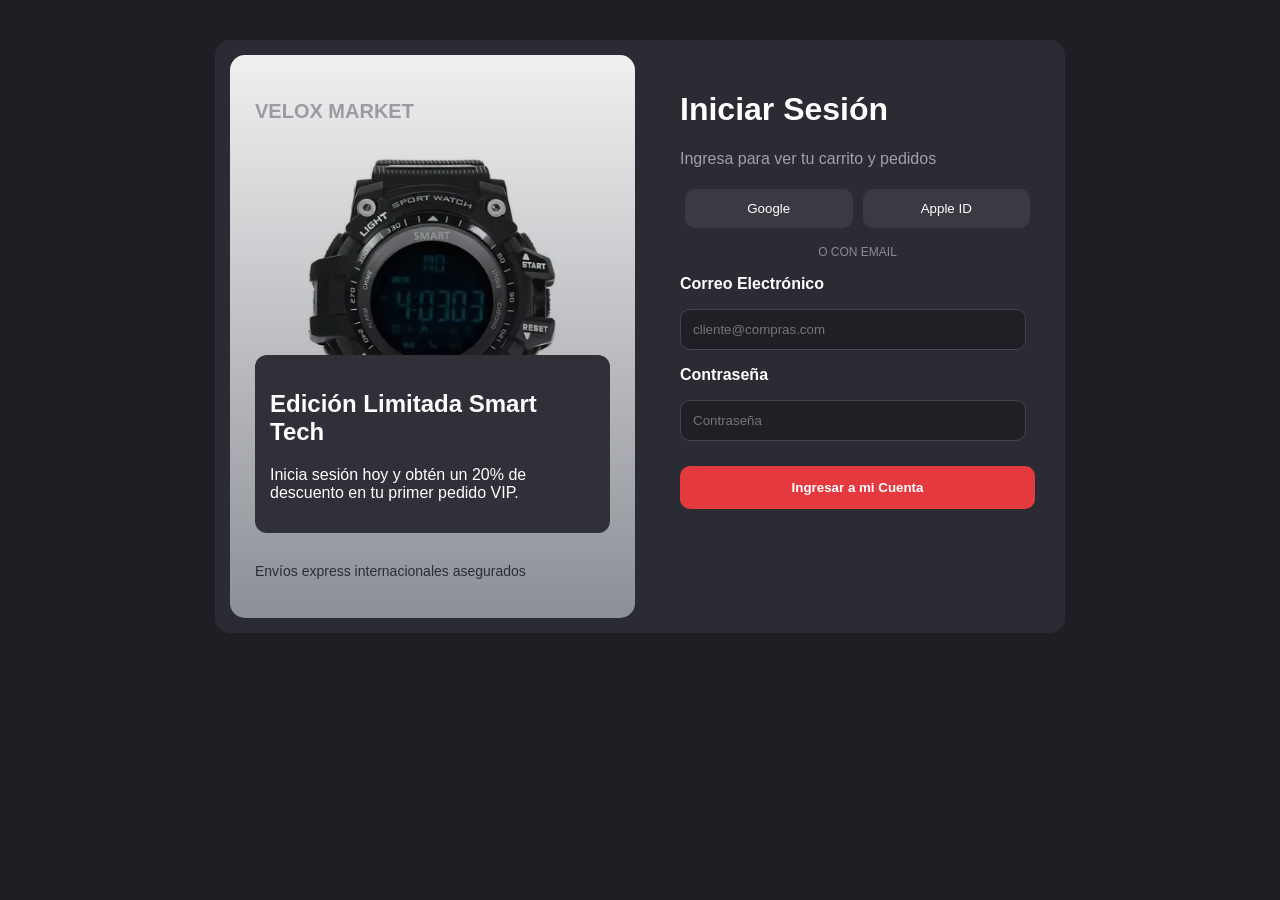
==== index.html @ fe784e71 "PRIMER COMMIT" ====
<!DOCTYPE html>
<html lang="es">
<head>
    <meta charset="UTF-8">
    <meta name="viewport" content="width=device-width, initial-scale=1.0">
    <title>Velox Market - Login</title>
    <link rel="stylesheet" href="style.css">
</head>
<body>

    <!-- Caja grande con 2 lados -->
    <div class="contenedor">

        <!-- LADO IZQUIERDO: producto -->
        <div class="izquierda">

            <p class="logo">VELOX MARKET</p>

            <img src="Reloj.png" alt="Reloj inteligente" class="reloj">

            <!-- Cuadro de texto que se sube encima del reloj -->
            <div class="cuadro">
                <h2>Edición Limitada Smart Tech</h2>
                <p>Inicia sesión hoy y obtén un 20% de descuento en tu primer pedido VIP.</p>
            </div>

            <p class="envios">Envíos express internacionales asegurados</p>

        </div>

        <!-- LADO DERECHO: formulario -->
        <div class="derecha">

            <h1>Iniciar Sesión</h1>
            <p class="gris">Ingresa para ver tu carrito y pedidos</p>

            <div class="sociales">
                <button class="boton-social">Google</button>
                <button class="boton-social">Apple ID</button>
            </div>

            <p class="separador">O CON EMAIL</p>

            <p><b>Correo Electrónico</b></p>
            <input type="email" placeholder="cliente@compras.com">

            <p><b>Contraseña</b></p>
            <input type="password" placeholder="Contraseña">

            <button class="boton-ingresar">Ingresar a mi Cuenta</button>

        </div>

    </div>

</body>
</html>
---- style.css ----
body {
    background-color: #1e1f24;
    font-family: Arial;
    color: white;
}

/* Caja grande: los 2 lados uno al lado del otro */
.contenedor {
    display: flex;
    width: 850px;
    margin: 40px auto;
    background-color: #2b2c33;
    border-radius: 15px;
}

/* ===== LADO IZQUIERDO ===== */
.izquierda {
    width: 50%;
    margin: 15px;
    padding: 25px;
    background: linear-gradient(#f0f0f0, #8c8f96);   /* degradado de blanco a gris */
    border-radius: 15px;
}

.logo {
    font-size: 20px;
    font-weight: bold;
    color: #9a9ca3;
}

/* Reloj: el blanco de la foto se mezcla con el degradado */
.reloj {
    display: block;
    width: 75%;
    margin: auto;
    mix-blend-mode: multiply;
}

.cuadro {
    margin-top: -150px;          /* sube el cuadro encima del reloj */
    position: relative;          /* hace que el cuadro quede por delante */
    background-color: #2f3038;
    padding: 15px;
    border-radius: 12px;
}

.envios {
    margin-top: 30px;
    font-size: 14px;
    color: #2b2c33;
}

/* ===== LADO DERECHO ===== */
.derecha {
    width: 50%;
    padding: 30px;
}

.gris {
    color: #a0a0a8;
}

/* Botones de Google y Apple en una fila */
.sociales {
    display: flex;
}

.boton-social {
    width: 50%;
    margin: 5px;
    padding: 12px;
    background-color: #393a42;
    color: white;
    border: none;
    border-radius: 10px;
}

.separador {
    text-align: center;
    color: #8a8a92;
    font-size: 12px;
}

/* Cajas de texto */
input {
    display: block;
    width: 90%;
    padding: 12px;
    background-color: #1f2025;
    color: white;
    border: 1px solid #44454d;
    border-radius: 10px;
}

/* Botón rojo */
.boton-ingresar {
    display: block;
    width: 100%;
    margin-top: 25px;
    padding: 14px;
    background-color: #e53940;
    color: white;
    font-weight: bold;
    border: none;
    border-radius: 10px;
}
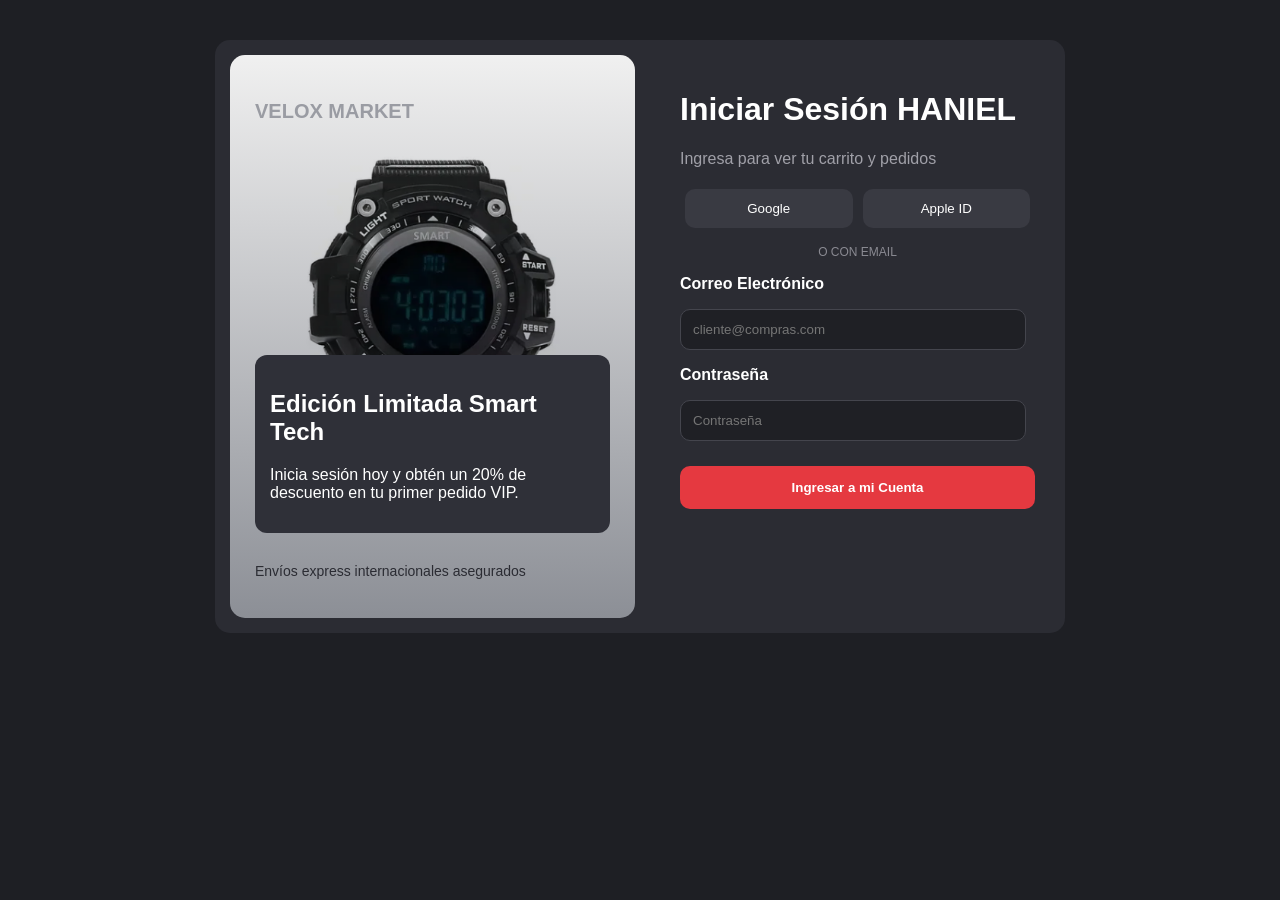
==== commit ab269793: "cambio 01" ====
--- a/index.html
+++ b/index.html
@@ -31,7 +31,7 @@
         <!-- LADO DERECHO: formulario -->
         <div class="derecha">
 
-            <h1>Iniciar Sesión</h1>
+            <h1>Iniciar Sesión HANIEL</h1>
             <p class="gris">Ingresa para ver tu carrito y pedidos</p>
 
             <div class="sociales">
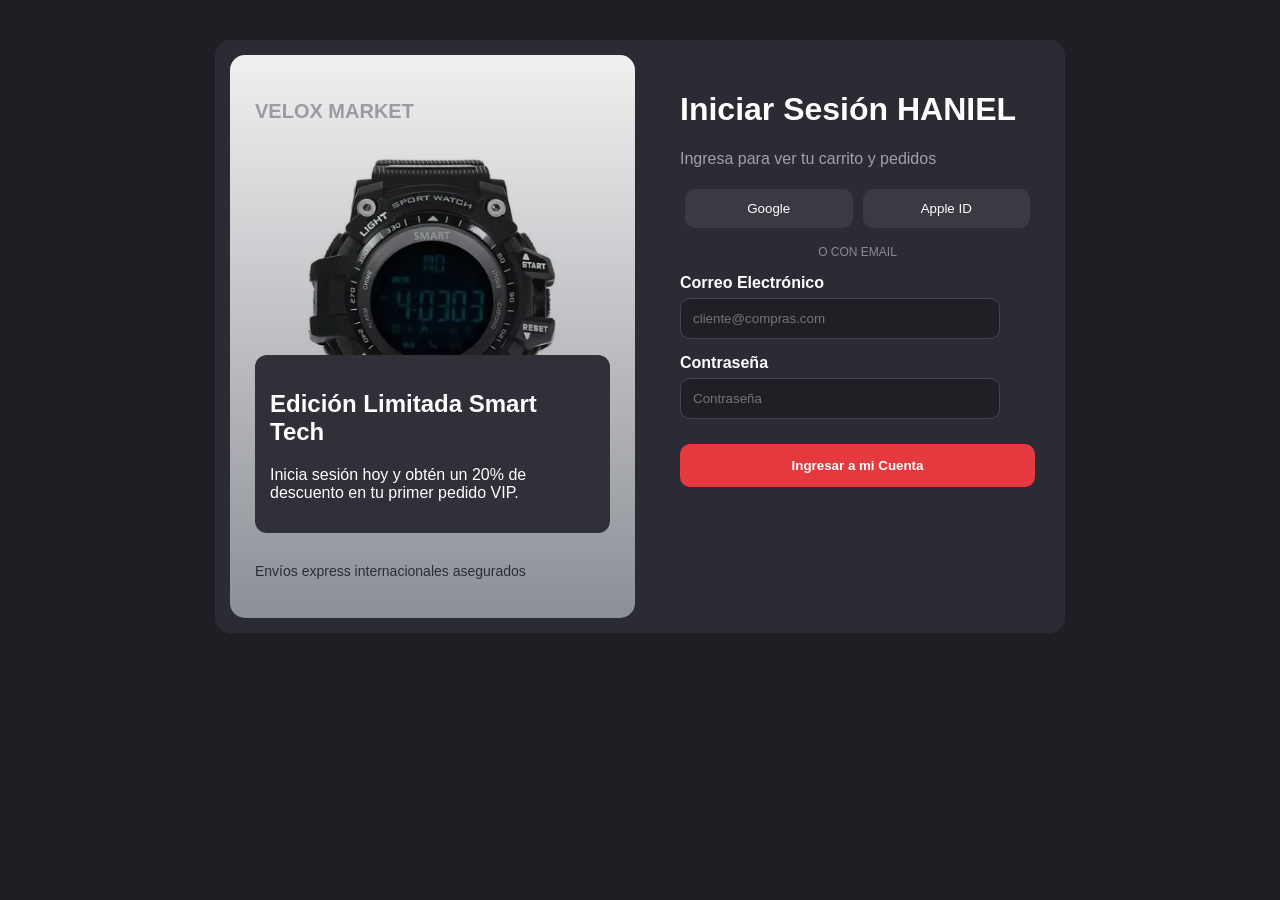
==== commit 58e2e1a5: "segunda version" ====
--- a/index.html
+++ b/index.html
@@ -4,12 +4,12 @@
     <meta charset="UTF-8">
     <meta name="viewport" content="width=device-width, initial-scale=1.0">
     <title>Velox Market - Login</title>
-    <link rel="stylesheet" href="style.css">
+    <link rel="stylesheet" href="css/estilos.css">
+    <script src="js/login.js" defer></script>
 </head>
 <body>
 
-    <!-- Caja grande con 2 lados -->
-    <div class="contenedor">
+    <main class="contenedor" id="vista-login">
 
         <!-- LADO IZQUIERDO: producto -->
         <div class="izquierda">
@@ -35,23 +35,35 @@
             <p class="gris">Ingresa para ver tu carrito y pedidos</p>
 
             <div class="sociales">
-                <button class="boton-social">Google</button>
-                <button class="boton-social">Apple ID</button>
+                <button type="button" class="boton-social">Google</button>
+                <button type="button" class="boton-social">Apple ID</button>
             </div>
 
             <p class="separador">O CON EMAIL</p>
 
-            <p><b>Correo Electrónico</b></p>
-            <input type="email" placeholder="cliente@compras.com">
+            <form id="form-login" novalidate>
+                <label for="usuario"><b>Correo Electrónico</b></label>
+                <input type="email" id="usuario" name="usuario" placeholder="cliente@compras.com" autocomplete="username">
 
-            <p><b>Contraseña</b></p>
-            <input type="password" placeholder="Contraseña">
+                <label for="password"><b>Contraseña</b></label>
+                <input type="password" id="password" name="password" placeholder="Contraseña" autocomplete="current-password">
 
-            <button class="boton-ingresar">Ingresar a mi Cuenta</button>
+                <button type="submit" class="boton-ingresar" id="boton-ingresar">Ingresar a mi Cuenta</button>
+            </form>
 
         </div>
 
+    </main>
+
+    <!-- MODAL ERROR -->
+    <div class="fondo-modal" id="modal-error" role="dialog" aria-modal="true" aria-labelledby="modal-error-titulo" hidden>
+        <div class="modal-caja">
+            <div class="modal-icono" aria-hidden="true">✕</div>
+            <h2 id="modal-error-titulo">Usuario o contraseña incorrectos.</h2>
+            <p class="gris" id="modal-error-texto">Intenta de nuevo.</p>
+            <button type="button" class="boton-ingresar" id="boton-reintentar">Intentar de nuevo</button>
+        </div>
     </div>
 
 </body>
-</html>+</html>
--- a/css/estilos.css
+++ b/css/estilos.css
@@ -0,0 +1,237 @@
+:root {
+    --fondo: #1e1f24;
+    --superficie: #2b2c33;
+    --superficie-2: #2f3038;
+    --borde: #44454d;
+    --texto: #ffffff;
+    --texto-suave: #a0a0a8;
+    --rojo: #e53940;
+    --azul: #4a8de5;
+}
+
+/* display:flex sobre .contenedor ganaría al atributo hidden */
+[hidden] {
+    display: none !important;
+}
+
+body {
+    background-color: var(--fondo);
+    font-family: Arial;
+    color: var(--texto);
+    margin: 0;
+}
+
+/* ===================== LOGIN ===================== */
+
+/* Caja grande: los 2 lados uno al lado del otro */
+.contenedor {
+    display: flex;
+    width: 850px;
+    margin: 40px auto;
+    background-color: #2b2c33;
+    border-radius: 15px;
+}
+
+/* Lado izquierdo: producto */
+.izquierda {
+    width: 50%;
+    margin: 15px;
+    padding: 25px;
+    background: linear-gradient(#f0f0f0, #8c8f96);   /* degradado de blanco a gris */
+    border-radius: 15px;
+}
+
+.logo {
+    font-size: 20px;
+    font-weight: bold;
+    color: #9a9ca3;
+}
+
+/* Reloj: el blanco de la foto se mezcla con el degradado */
+.reloj {
+    display: block;
+    width: 75%;
+    margin: auto;
+    mix-blend-mode: multiply;
+}
+
+.cuadro {
+    margin-top: -150px;          /* sube el cuadro encima del reloj */
+    position: relative;          /* hace que el cuadro quede por delante */
+    background-color: #2f3038;
+    padding: 15px;
+    border-radius: 12px;
+}
+
+.envios {
+    margin-top: 30px;
+    font-size: 14px;
+    color: #2b2c33;
+}
+
+/* Lado derecho: formulario */
+.derecha {
+    width: 50%;
+    padding: 30px;
+}
+
+.gris {
+    color: #a0a0a8;
+}
+
+/* Botones de Google y Apple en una fila */
+.sociales {
+    display: flex;
+}
+
+.boton-social {
+    width: 50%;
+    margin: 5px;
+    padding: 12px;
+    background-color: #393a42;
+    color: white;
+    border: none;
+    border-radius: 10px;
+    cursor: pointer;
+}
+
+.boton-social:hover {
+    background-color: #4a4b55;
+}
+
+.separador {
+    text-align: center;
+    color: #8a8a92;
+    font-size: 12px;
+}
+
+/* Cajas de texto */
+label {
+    display: block;
+    margin-top: 15px;
+}
+
+input {
+    display: block;
+    width: 90%;
+    padding: 12px;
+    margin-top: 6px;
+    background-color: #1f2025;
+    color: white;
+    border: 1px solid var(--borde);
+    border-radius: 10px;
+    box-sizing: border-box;
+}
+
+input:focus-visible {
+    outline: 2px solid var(--azul);
+    outline-offset: 2px;
+}
+
+/* ===================== MODAL ERROR ===================== */
+.fondo-modal {
+    position: fixed;
+    inset: 0;
+    background-color: rgba(10, 10, 14, 0.75);
+    display: flex;
+    align-items: center;
+    justify-content: center;
+    padding: 20px;
+    z-index: 100;
+}
+
+.modal-caja {
+    width: 100%;
+    max-width: 380px;
+    background-color: var(--superficie);
+    border: 1px solid var(--borde);
+    border-radius: 16px;
+    padding: 30px 26px;
+    text-align: center;
+    box-shadow: 0 20px 50px rgba(0, 0, 0, 0.5);
+    animation: modal-entrada 0.2s ease-out;
+}
+
+@keyframes modal-entrada {
+    from { opacity: 0; transform: scale(0.92); }
+    to   { opacity: 1; transform: scale(1); }
+}
+
+.modal-icono {
+    display: inline-flex;
+    align-items: center;
+    justify-content: center;
+    width: 54px;
+    height: 54px;
+    margin-bottom: 16px;
+    border-radius: 50%;
+    background-color: rgba(229, 57, 64, 0.15);
+    border: 2px solid var(--rojo);
+    color: var(--rojo);
+    font-size: 24px;
+    font-weight: bold;
+}
+
+.modal-caja h2 {
+    margin: 0 0 6px;
+    font-size: 18px;
+}
+
+.modal-caja .gris {
+    margin: 0 0 22px;
+}
+
+.modal-caja .boton-ingresar {
+    margin-top: 0;
+}
+
+/* ===================== BOTONES ===================== */
+.boton-ingresar {
+    display: block;
+    width: 100%;
+    margin-top: 25px;
+    padding: 14px;
+    background-color: var(--rojo);
+    color: white;
+    font-weight: bold;
+    border: none;
+    border-radius: 10px;
+    cursor: pointer;
+}
+
+.boton-ingresar:hover:not(:disabled) {
+    background-color: #c62c33;
+}
+
+.boton-ingresar:disabled {
+    opacity: 0.7;
+    cursor: wait;
+}
+
+button:focus-visible {
+    outline: 2px solid var(--azul);
+    outline-offset: 2px;
+}
+
+/* ===================== RESPONSIVE LOGIN ===================== */
+@media (max-width: 860px) {
+    .contenedor {
+        flex-direction: column;
+        width: auto;
+        margin: 20px 14px;
+    }
+
+    .izquierda,
+    .derecha {
+        width: auto;
+        box-sizing: border-box;
+    }
+
+    .cuadro {
+        margin-top: -90px;
+    }
+
+    input {
+        width: 100%;
+    }
+}
